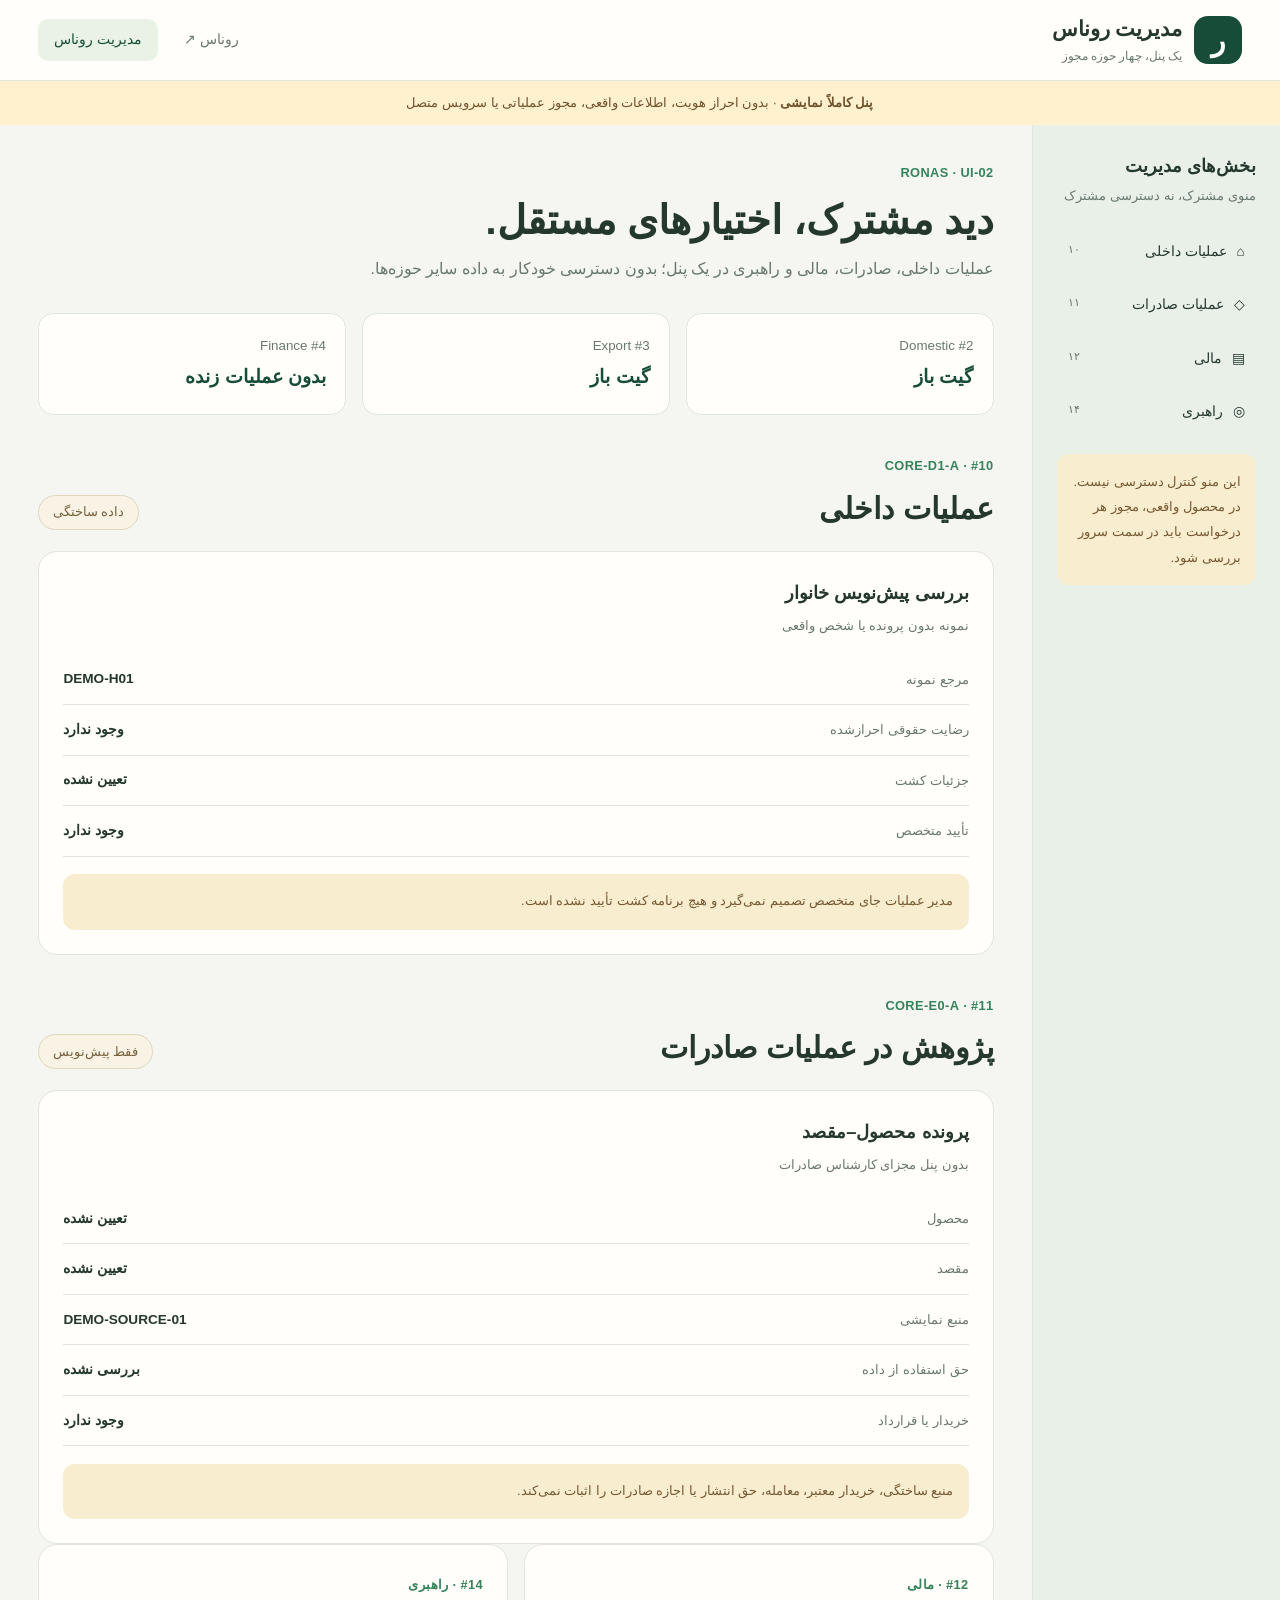
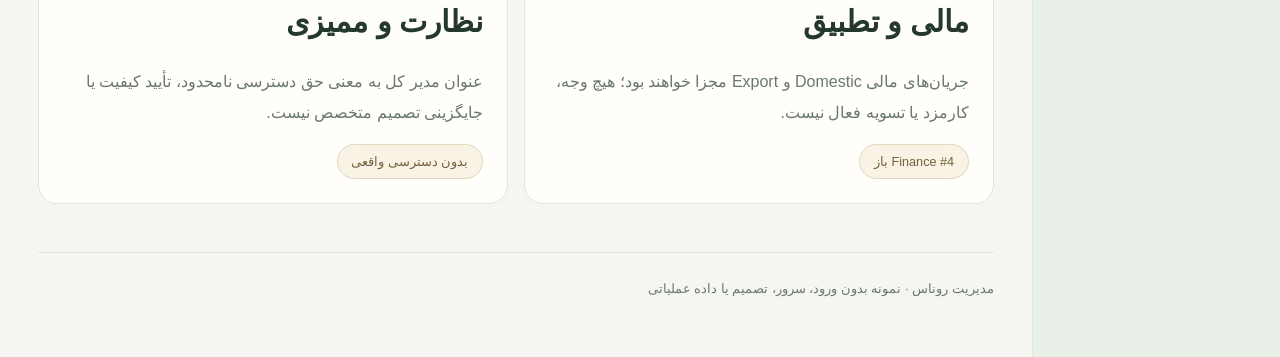
==== prototype/ui/admin.html @ 521ad93a "feat(prototype): add two offline Persian RTL UI shells without real data" ====
<!doctype html>
<html lang="fa" dir="rtl">
<head>
 <meta charset="utf-8"><meta name="viewport" content="width=device-width,initial-scale=1">
 <meta http-equiv="Content-Security-Policy" content="default-src 'none'; style-src 'self'; base-uri 'none'; form-action 'none'; object-src 'none'">
 <title>مدیریت روناس | نمونه پنل واحد</title>
 <link rel="stylesheet" href="styles.css">
</head>
<body class="administration">
<a class="skip" href="#main">رفتن به محتوا</a>
<header class="top"><a class="brand" href="admin.html"><span class="mark">ر</span><span>مدیریت روناس<small>یک پنل، چهار حوزه مجوز</small></span></a><nav aria-label="انتخاب محیط"><a href="index.html">روناس ↗</a><a class="selected" aria-current="page" href="admin.html">مدیریت روناس</a></nav></header>
<div class="demo" role="note"><strong>پنل کاملاً نمایشی</strong> · بدون احراز هویت، اطلاعات واقعی، مجوز عملیاتی یا سرویس متصل</div>
<div class="admin-grid"><aside class="aside"><h2>بخش‌های مدیریت</h2><p>منوی مشترک، نه دسترسی مشترک</p><nav class="areas" aria-label="حوزه‌های مدیریتی">
<a data-area="10" href="#domestic">⌂ <span>عملیات داخلی</span><small>۱۰</small></a>
<a data-area="11" href="#export">◇ <span>عملیات صادرات</span><small>۱۱</small></a>
<a data-area="12" href="#finance">▤ <span>مالی</span><small>۱۲</small></a>
<a data-area="14" href="#governance">◎ <span>راهبری</span><small>۱۴</small></a>
</nav><p class="note">این منو کنترل دسترسی نیست. در محصول واقعی، مجوز هر درخواست باید در سمت سرور بررسی شود.</p></aside>
<main id="main" class="admin-main">
 <header class="admin-hero"><span class="eyebrow dark">RONAS · UI-02</span><h1>دید مشترک، اختیارهای مستقل.</h1><p>عملیات داخلی، صادرات، مالی و راهبری در یک پنل؛ بدون دسترسی خودکار به داده سایر حوزه‌ها.</p></header>
 <div class="stats" aria-label="وضعیت نمایشی گیت‌ها"><div class="stat"><small>Domestic #2</small><strong>گیت باز</strong></div><div class="stat"><small>Export #3</small><strong>گیت باز</strong></div><div class="stat"><small>Finance #4</small><strong>بدون عملیات زنده</strong></div></div>
 <section class="section" id="domestic"><header class="section-head"><div><span class="eyebrow dark">#10 · CORE-D1-A</span><h2>عملیات داخلی</h2></div><span class="chip">داده ساختگی</span></header><article class="panel"><h3>بررسی پیش‌نویس خانوار</h3><p class="sub">نمونه بدون پرونده یا شخص واقعی</p><dl class="details"><div><dt>مرجع نمونه</dt><dd>DEMO-H01</dd></div><div><dt>رضایت حقوقی احرازشده</dt><dd>وجود ندارد</dd></div><div><dt>جزئیات کشت</dt><dd>تعیین نشده</dd></div><div><dt>تأیید متخصص</dt><dd>وجود ندارد</dd></div></dl><p class="note">مدیر عملیات جای متخصص تصمیم نمی‌گیرد و هیچ برنامه کشت تأیید نشده است.</p></article></section>
 <section class="section" id="export"><header class="section-head"><div><span class="eyebrow dark">#11 · CORE-E0-A</span><h2>پژوهش در عملیات صادرات</h2></div><span class="chip">فقط پیش‌نویس</span></header><article class="panel"><h3>پرونده محصول–مقصد</h3><p class="sub">بدون پنل مجزای کارشناس صادرات</p><dl class="details"><div><dt>محصول</dt><dd>تعیین نشده</dd></div><div><dt>مقصد</dt><dd>تعیین نشده</dd></div><div><dt>منبع نمایشی</dt><dd>DEMO-SOURCE-01</dd></div><div><dt>حق استفاده از داده</dt><dd>بررسی نشده</dd></div><div><dt>خریدار یا قرارداد</dt><dd>وجود ندارد</dd></div></dl><p class="note">منبع ساختگی، خریدار معتبر، معامله، حق انتشار یا اجازه صادرات را اثبات نمی‌کند.</p></article></section>
 <div class="columns"><section class="panel" id="finance"><span class="eyebrow dark">#12 · مالی</span><h2>مالی و تطبیق</h2><p>جریان‌های مالی Domestic و Export مجزا خواهند بود؛ هیچ وجه، کارمزد یا تسویه فعال نیست.</p><span class="chip">Finance #4 باز</span></section><section class="panel" id="governance"><span class="eyebrow dark">#14 · راهبری</span><h2>نظارت و ممیزی</h2><p>عنوان مدیر کل به معنی حق دسترسی نامحدود، تأیید کیفیت یا جایگزینی تصمیم متخصص نیست.</p><span class="chip">بدون دسترسی واقعی</span></section></div>
 <footer>مدیریت روناس · نمونه بدون ورود، سرور، تصمیم یا داده عملیاتی</footer>
</main></div>
</body></html>
---- prototype/ui/styles.css ----
@charset "UTF-8";
:root{--bg:#f5f6f1;--surface:#fffefa;--ink:#25382e;--muted:#69786f;--border:#e0e5dd;--dark:#174d38;--green:#36835b;--soft:#e9f2e4;--yellow:#f8edcf}
*{box-sizing:border-box}html{scroll-behavior:smooth;scroll-padding-top:6rem}body{margin:0;background:var(--bg);color:var(--ink);font:16px/1.9 Tahoma,Arial,sans-serif}a{color:inherit}a:focus-visible{outline:3px solid #d59b28;outline-offset:3px}h1,h2,h3,p{margin-top:0}h1{font-size:clamp(2rem,4vw,3.5rem);line-height:1.35}h2{font-size:clamp(1.4rem,2.5vw,1.9rem);line-height:1.4}h3{font-size:1.15rem}p{color:var(--muted)}.skip{position:absolute;top:-100px;right:1rem;padding:.5rem 1rem;background:white;z-index:10}.skip:focus{top:.5rem}
.top{display:flex;justify-content:space-between;align-items:center;gap:1rem;background:var(--surface);padding:1rem max(3vw,calc((100vw - 1260px)/2));border-bottom:1px solid var(--border)}.brand{display:flex;align-items:center;gap:.7rem;text-decoration:none;font-size:1.3rem;font-weight:800;line-height:1.2}.brand small{display:block;font-size:.72rem;color:var(--muted);font-weight:400;margin-top:.5rem}.mark{display:grid;place-items:center;background:var(--dark);color:white;border-radius:14px;width:48px;height:48px;font-size:1.9rem}.top nav{display:flex;gap:.6rem}.top nav a{text-decoration:none;padding:.5rem 1rem;border-radius:10px;color:var(--muted);font-size:.85rem}.top nav .selected,.top nav a:hover{background:var(--soft);color:var(--dark)}.demo{text-align:center;background:#fff1cd;color:#6f512d;padding:.6rem 1rem;font-size:.82rem}.wrap{max-width:1260px;margin:auto;padding:2rem 3vw}.hero{position:relative;overflow:hidden;display:grid;grid-template-columns:1.5fr .75fr;min-height:340px;background:var(--dark);color:white;border-radius:26px;padding:3.6rem 4.5%;isolation:isolate}.hero p{color:#dceadb;max-width:580px;font-size:1.02rem}.hero h1{max-width:570px;margin:.5rem 0 1rem}.eyebrow{font-weight:800;color:#bfdfbf;font-size:.8rem;letter-spacing:.03em}.eyebrow.dark{color:var(--green)}.btn{display:inline-flex;background:white;color:var(--dark);border-radius:12px;font-weight:800;padding:.65rem 1.2rem;text-decoration:none;margin-top:.7rem}.hero-decor{position:relative}.round{position:absolute;width:230px;height:230px;left:9%;top:0;background:#88ba7c;border-radius:50%;opacity:.4}.stem{position:absolute;bottom:-50px;left:45%;width:12px;height:230px;background:#b5d8a5;transform:rotate(10deg);border-radius:100px}.leaf{position:absolute;width:92px;height:145px;background:#96cc9b;border-radius:100% 0 100% 5%;bottom:65px}.leaf.one{left:17%;transform:rotate(-30deg)}.leaf.two{left:54%;bottom:125px;transform:rotate(38deg);background:#b3d994}
.section{margin-top:3rem}.section-head{display:flex;justify-content:space-between;align-items:end;gap:1rem;margin-bottom:1.3rem}.section-head h2{margin:.4rem 0 0}.section-head p{margin:0;max-width:350px;font-size:.84rem}.roles{display:grid;grid-template-columns:repeat(5,minmax(0,1fr));gap:.75rem}.role{display:flex;flex-direction:column;gap:.55rem;min-height:188px;background:var(--surface);padding:1.15rem;border:1px solid var(--border);border-radius:18px;text-decoration:none}.role:hover,.role:focus{border-color:#9abc9d}.role.priority{border:2px solid #8caf87;background:#fbfff7}.role .symbol{font-size:1.6rem;color:var(--green);background:var(--soft);border-radius:12px;width:43px;height:43px;display:grid;place-items:center}.role strong{font-size:.89rem;line-height:1.5}.role small{color:var(--muted);font-size:.74rem;line-height:1.5;margin-top:auto}.chip{display:inline-block;border:1px solid #ded8bc;background:#f9f3e6;color:#76613c;padding:.28rem .85rem;border-radius:99px;font-size:.79rem}.columns{display:grid;grid-template-columns:repeat(2,minmax(0,1fr));gap:1rem}.panel{background:var(--surface);border:1px solid var(--border);border-radius:19px;padding:1.5rem;min-width:0}.panel h3{margin:0}.panel .sub{font-size:.82rem;margin:.2rem 0 1rem}.details{margin:0}.details div{display:flex;justify-content:space-between;align-items:center;gap:1rem;border-bottom:1px solid var(--border);padding:.74rem 0}.details dt{font-size:.84rem;color:var(--muted)}.details dd{margin:0;text-align:left;font-size:.85rem;font-weight:800;overflow-wrap:anywhere;direction:auto}.note{font-size:.82rem;background:var(--yellow);padding:.95rem;border-radius:12px;color:#765833;margin:1.1rem 0 0}.steps{list-style:none;padding:0;margin:1.5rem 0 0}.steps li{display:flex;gap:.85rem;margin-bottom:1.1rem}.steps b{display:grid;place-items:center;width:36px;height:36px;flex-shrink:0;background:var(--soft);color:var(--dark);border-radius:50%}.steps strong{font-size:.94rem}.steps p{font-size:.83rem;margin:.1rem 0 0}.banner{display:flex;justify-content:space-between;align-items:center;gap:1rem;background:#e8efe3;padding:1.7rem;border-radius:18px}.banner h2{margin:0 0 .4rem}.banner p{margin:0;max-width:700px}footer{border-top:1px solid var(--border);margin-top:3rem;padding:1.5rem 0;font-size:.8rem;color:var(--muted)}
.admin-grid{display:grid;grid-template-columns:248px minmax(0,1fr)}.aside{min-height:calc(100vh - 128px);background:#e9f0e7;border-left:1px solid var(--border);padding:1.5rem}.aside h2{font-size:1.1rem;margin:.3rem 0}.aside>p{font-size:.83rem}.areas{display:grid;gap:.3rem;margin-top:1.2rem}.areas a{display:flex;gap:.6rem;padding:.7rem;border-radius:10px;text-decoration:none;font-size:.86rem}.areas a:hover,.areas a:focus{background:#d4e5d5}.areas small{margin-right:auto;color:var(--muted)}.admin-main{padding:2rem min(3vw,55px);min-width:0}.admin-hero h1{font-size:clamp(2rem,3.1vw,2.7rem);margin:.4rem 0}.admin-hero p{max-width:660px}.stats{display:grid;grid-template-columns:repeat(3,minmax(0,1fr));gap:1rem;margin-top:1.8rem}.stat{padding:1.2rem;border:1px solid var(--border);border-radius:15px;background:var(--surface);display:flex;flex-direction:column}.stat small{color:var(--muted)}.stat strong{font-size:1.2rem;color:var(--dark)}.administration .section{margin-top:2.2rem}
@media(max-width:980px){.roles{grid-template-columns:repeat(3,minmax(0,1fr))}.admin-grid{grid-template-columns:205px minmax(0,1fr)}}@media(max-width:720px){.top{padding:1rem;flex-wrap:wrap}.wrap{padding:1rem}.hero{grid-template-columns:1fr;padding:2rem}.hero-decor{display:none}.roles{grid-template-columns:repeat(2,minmax(0,1fr))}.columns,.stats{grid-template-columns:1fr}.section-head{align-items:start;flex-direction:column}.banner{align-items:start;flex-direction:column}.admin-grid{grid-template-columns:1fr}.aside{min-height:auto;border-left:0;border-bottom:1px solid var(--border);padding:1rem}.areas{grid-template-columns:repeat(2,minmax(0,1fr))}.admin-main{padding:1.5rem 1rem}}@media(max-width:430px){.roles,.areas{grid-template-columns:1fr}.role{min-height:130px}.details div{align-items:start;flex-direction:column;gap:.2rem}.details dd{text-align:right}.top nav a{padding:.4rem .6rem}}@media(prefers-reduced-motion:reduce){html{scroll-behavior:auto}}
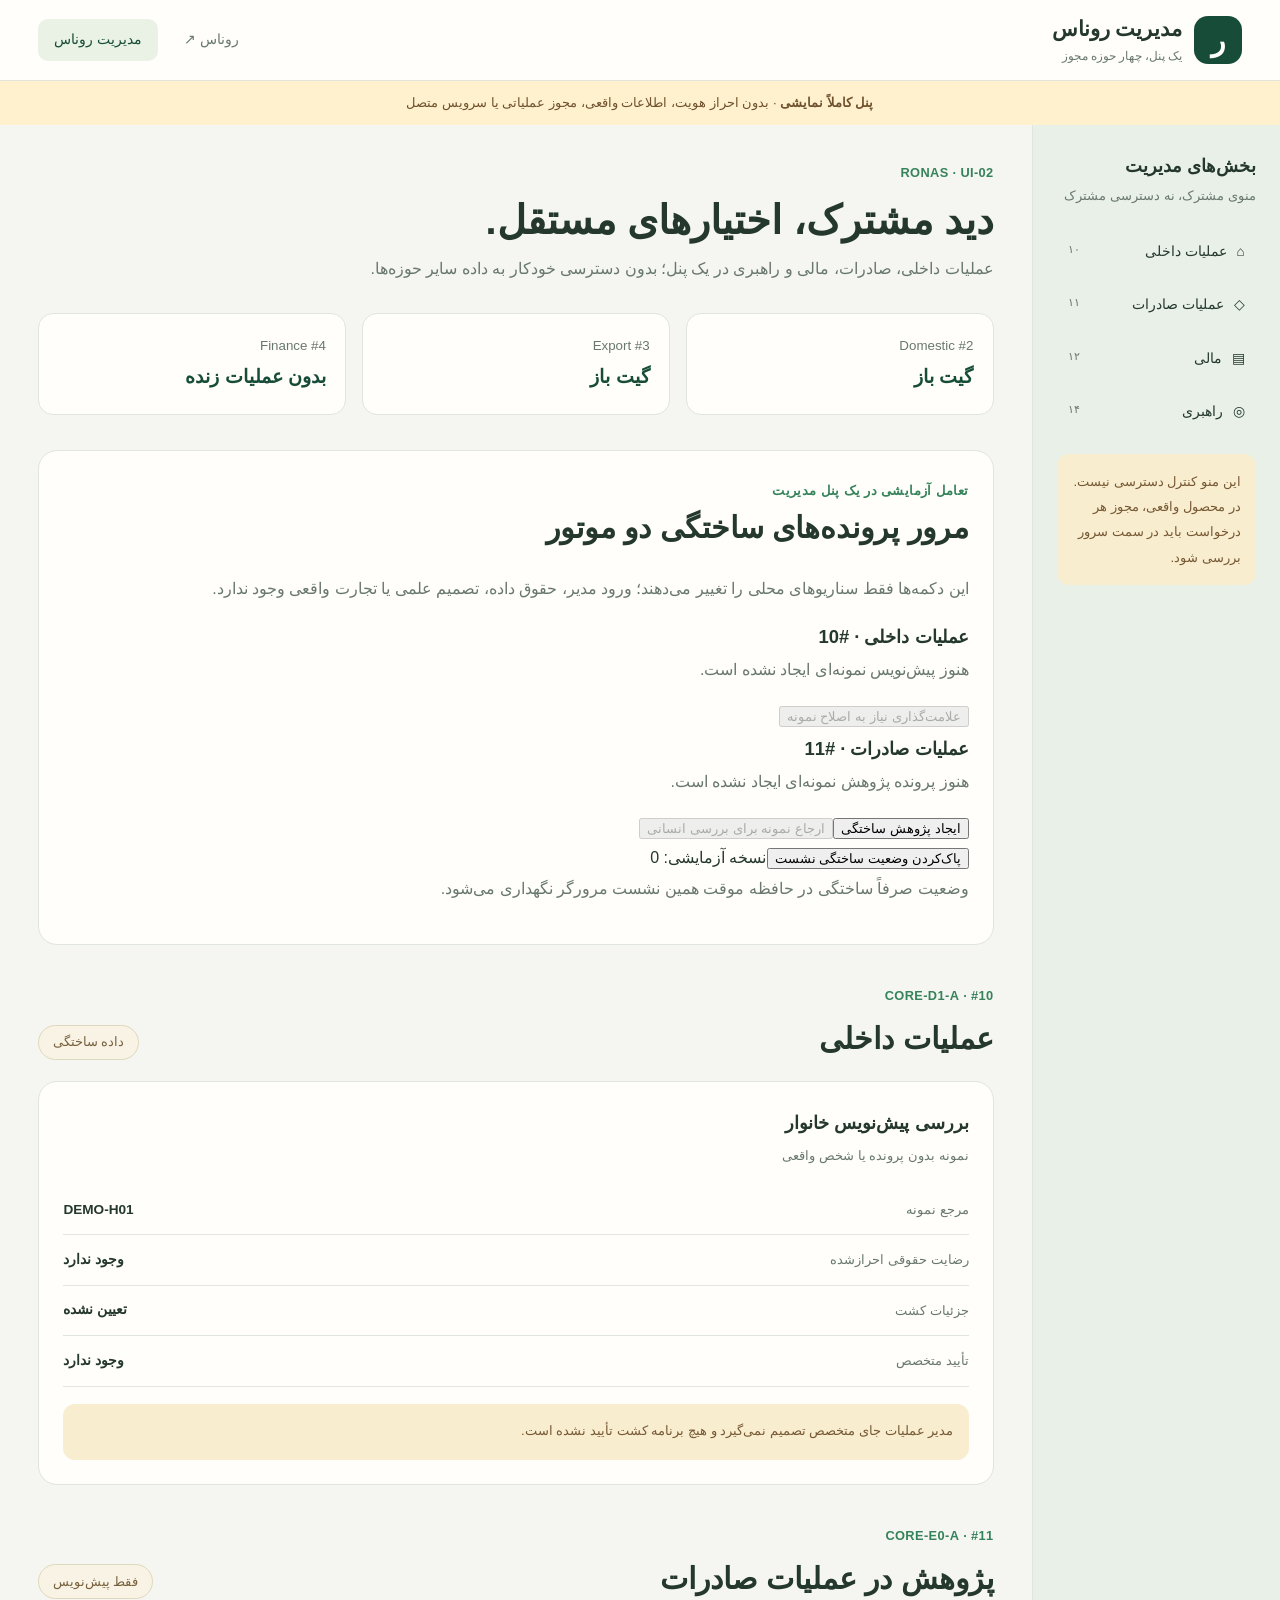
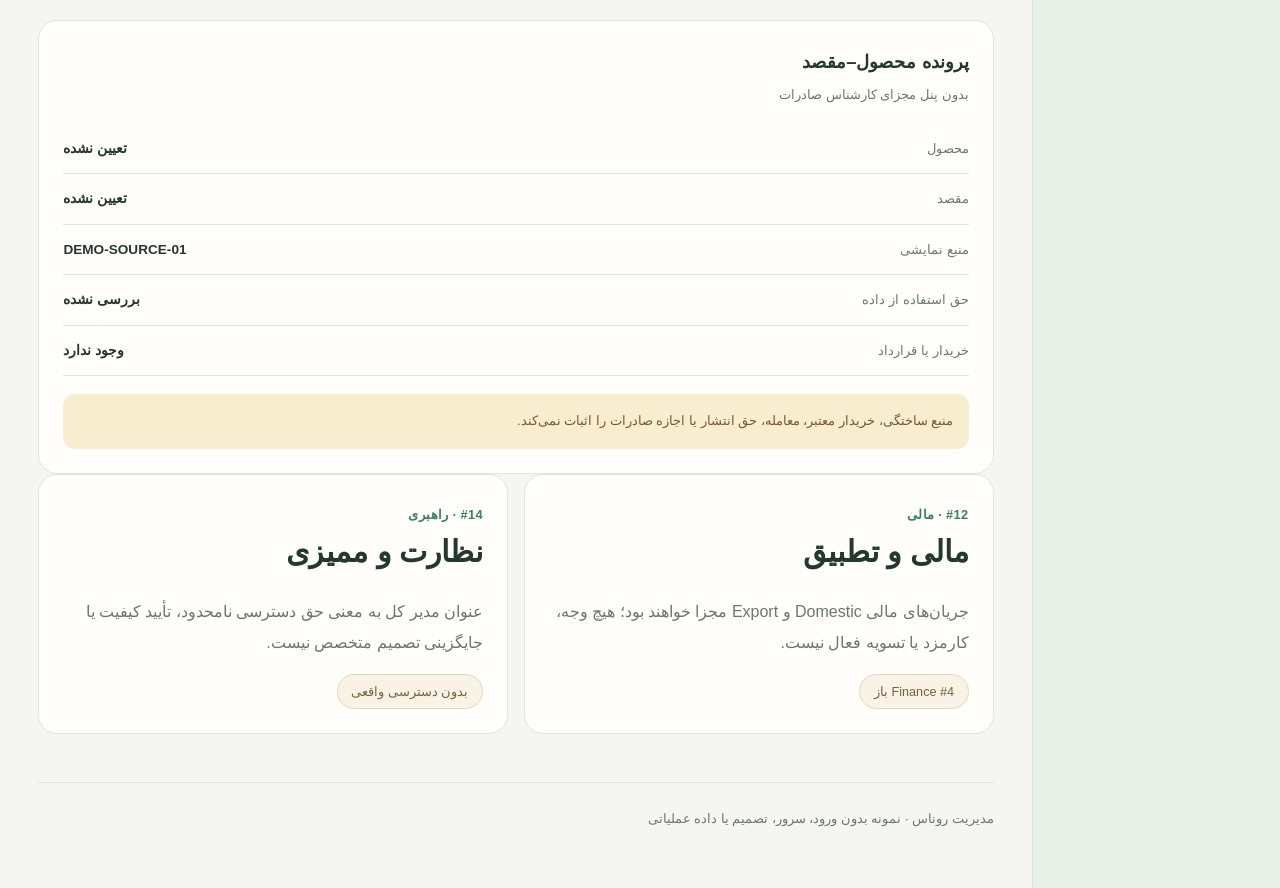
==== commit 82d70c3e: "feat(prototype): add local interactive synthetic case controls to both Ronas shells" ====
--- a/prototype/ui/admin.html
+++ b/prototype/ui/admin.html
@@ -2,7 +2,7 @@
 <html lang="fa" dir="rtl">
 <head>
  <meta charset="utf-8"><meta name="viewport" content="width=device-width,initial-scale=1">
- <meta http-equiv="Content-Security-Policy" content="default-src 'none'; style-src 'self'; base-uri 'none'; form-action 'none'; object-src 'none'">
+ <meta http-equiv="Content-Security-Policy" content="default-src 'none'; style-src 'self'; script-src 'self'; base-uri 'none'; form-action 'none'; object-src 'none'">
  <title>مدیریت روناس | نمونه پنل واحد</title>
  <link rel="stylesheet" href="styles.css">
 </head>
@@ -19,9 +19,22 @@
 <main id="main" class="admin-main">
  <header class="admin-hero"><span class="eyebrow dark">RONAS · UI-02</span><h1>دید مشترک، اختیارهای مستقل.</h1><p>عملیات داخلی، صادرات، مالی و راهبری در یک پنل؛ بدون دسترسی خودکار به داده سایر حوزه‌ها.</p></header>
  <div class="stats" aria-label="وضعیت نمایشی گیت‌ها"><div class="stat"><small>Domestic #2</small><strong>گیت باز</strong></div><div class="stat"><small>Export #3</small><strong>گیت باز</strong></div><div class="stat"><small>Finance #4</small><strong>بدون عملیات زنده</strong></div></div>
+<section class="section panel" id="demo-workflows" aria-labelledby="demo-admin-title">
+ <span class="eyebrow dark">تعامل آزمایشی در یک پنل مدیریت</span>
+ <h2 id="demo-admin-title">مرور پرونده‌های ساختگی دو موتور</h2>
+ <p>این دکمه‌ها فقط سناریوهای محلی را تغییر می‌دهند؛ ورود مدیر، حقوق داده، تصمیم علمی یا تجارت واقعی وجود ندارد.</p>
+ <div class="scenario-grid">
+  <div class="scenario"><h3>عملیات داخلی · #10</h3><p class="demo-status" data-demo-household-status aria-live="polite">هنوز پیش‌نویسی نیست.</p><button type="button" data-demo-action="domestic-clarify">علامت‌گذاری نیاز به اصلاح نمونه</button></div>
+  <div class="scenario"><h3>عملیات صادرات · #11</h3><p class="demo-status" data-demo-export-status aria-live="polite">هنوز پرونده‌ای نیست.</p><div class="demo-controls"><button type="button" data-demo-action="export-prepare">ایجاد پژوهش ساختگی</button><button type="button" class="secondary-button" data-demo-action="export-flag">ارجاع نمونه برای بررسی انسانی</button></div></div>
+ </div>
+ <div class="demo-controls lower"><button type="button" class="secondary-button" data-demo-action="demo-reset">پاک‌کردن وضعیت ساختگی نشست</button><span data-demo-revision>نسخه آزمایشی: ۰</span></div>
+ <p class="demo-hint" data-demo-storage-note></p>
+ <p class="demo-error" data-demo-error role="status"></p>
+</section>
  <section class="section" id="domestic"><header class="section-head"><div><span class="eyebrow dark">#10 · CORE-D1-A</span><h2>عملیات داخلی</h2></div><span class="chip">داده ساختگی</span></header><article class="panel"><h3>بررسی پیش‌نویس خانوار</h3><p class="sub">نمونه بدون پرونده یا شخص واقعی</p><dl class="details"><div><dt>مرجع نمونه</dt><dd>DEMO-H01</dd></div><div><dt>رضایت حقوقی احرازشده</dt><dd>وجود ندارد</dd></div><div><dt>جزئیات کشت</dt><dd>تعیین نشده</dd></div><div><dt>تأیید متخصص</dt><dd>وجود ندارد</dd></div></dl><p class="note">مدیر عملیات جای متخصص تصمیم نمی‌گیرد و هیچ برنامه کشت تأیید نشده است.</p></article></section>
  <section class="section" id="export"><header class="section-head"><div><span class="eyebrow dark">#11 · CORE-E0-A</span><h2>پژوهش در عملیات صادرات</h2></div><span class="chip">فقط پیش‌نویس</span></header><article class="panel"><h3>پرونده محصول–مقصد</h3><p class="sub">بدون پنل مجزای کارشناس صادرات</p><dl class="details"><div><dt>محصول</dt><dd>تعیین نشده</dd></div><div><dt>مقصد</dt><dd>تعیین نشده</dd></div><div><dt>منبع نمایشی</dt><dd>DEMO-SOURCE-01</dd></div><div><dt>حق استفاده از داده</dt><dd>بررسی نشده</dd></div><div><dt>خریدار یا قرارداد</dt><dd>وجود ندارد</dd></div></dl><p class="note">منبع ساختگی، خریدار معتبر، معامله، حق انتشار یا اجازه صادرات را اثبات نمی‌کند.</p></article></section>
  <div class="columns"><section class="panel" id="finance"><span class="eyebrow dark">#12 · مالی</span><h2>مالی و تطبیق</h2><p>جریان‌های مالی Domestic و Export مجزا خواهند بود؛ هیچ وجه، کارمزد یا تسویه فعال نیست.</p><span class="chip">Finance #4 باز</span></section><section class="panel" id="governance"><span class="eyebrow dark">#14 · راهبری</span><h2>نظارت و ممیزی</h2><p>عنوان مدیر کل به معنی حق دسترسی نامحدود، تأیید کیفیت یا جایگزینی تصمیم متخصص نیست.</p><span class="chip">بدون دسترسی واقعی</span></section></div>
  <footer>مدیریت روناس · نمونه بدون ورود، سرور، تصمیم یا داده عملیاتی</footer>
 </main></div>
+<script type="module" src="demo-app.mjs"></script>
 </body></html>
